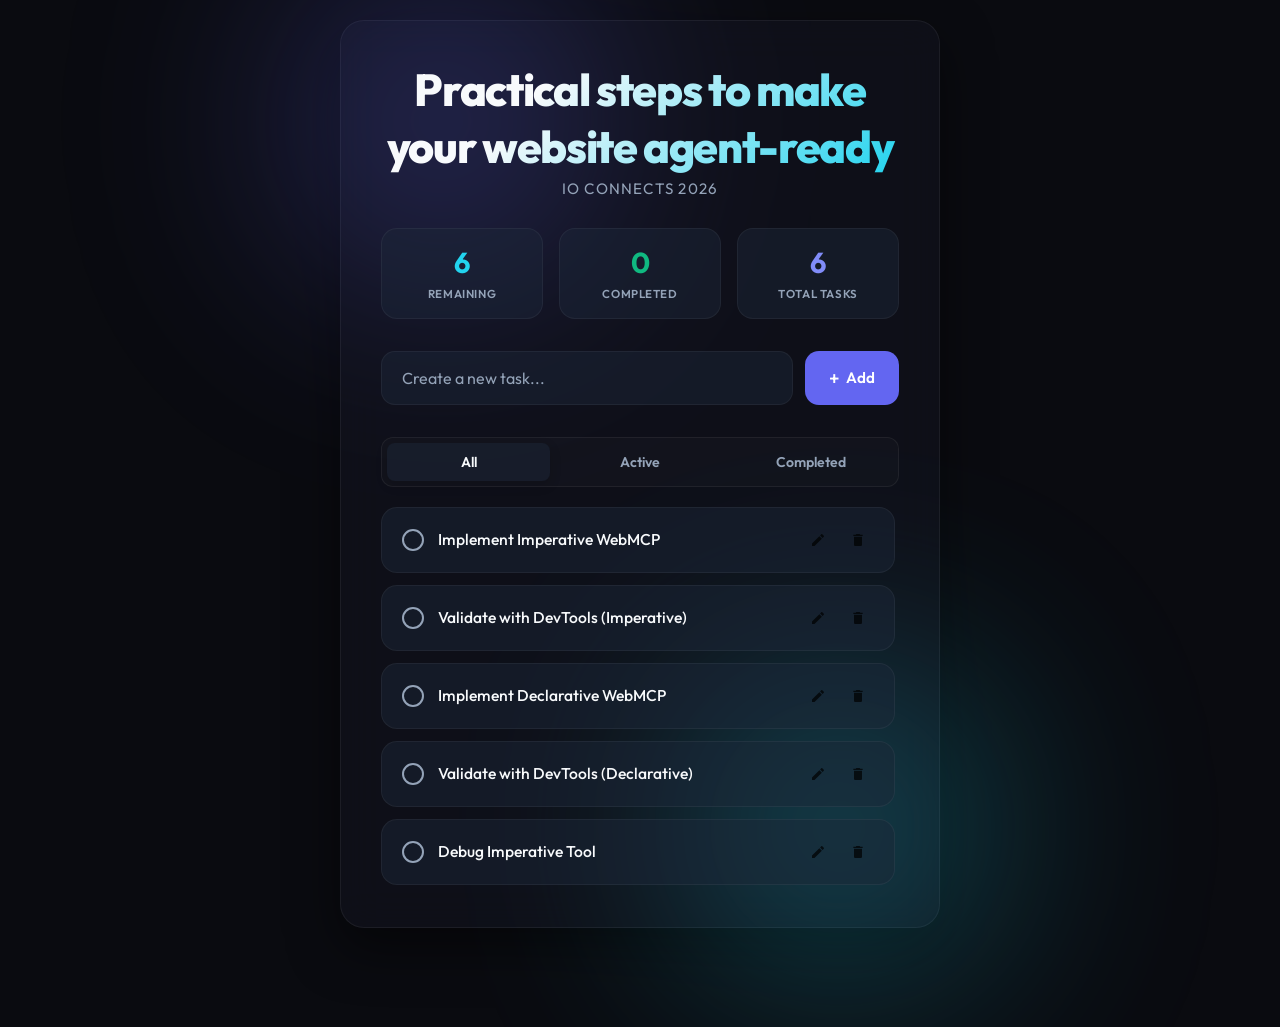
==== final/todo-list/index.html @ 30392390 "Initial commit" ====
<!doctype html>
<!--
 Copyright 2026 Google LLC
 SPDX-License-Identifier: Apache-2.0
-->

<html lang="en">
  <head>
    <meta charset="UTF-8" />
    <meta name="viewport" content="width=device-width, initial-scale=1.0" />
    <meta name="description" content="Practical steps to make your website agent-ready" />
    <title>Workshop</title>
    <link href="style.css" rel="stylesheet" />

    <!-- Preload Google Fonts (Outfit) -->
    <link rel="preconnect" href="https://fonts.googleapis.com" />
    <link rel="preconnect" href="https://fonts.gstatic.com" crossorigin />
    <link
      rel="preload"
      href="https://fonts.googleapis.com/css2?family=Outfit:wght@300;400;500;600;700;800&display=swap"
      as="style"
    />
    <link
      href="https://fonts.googleapis.com/css2?family=Outfit:wght@300;400;500;600;700;800&display=swap"
      rel="stylesheet"
    />
  </head>

  <body>
    <main class="app-container">
      <!-- Decorative Glow Effects -->
      <div class="glow-orb glow-primary"></div>
      <div class="glow-orb glow-secondary"></div>

      <!-- App Header -->
      <header class="app-header">
        <h1>Practical steps to make your website agent-ready</h1>
        <p class="subtitle">IO Connects 2026</p>
      </header>

      <!-- Stats Dashboard Section -->
      <section class="stats-dashboard" aria-label="Task Statistics">
        <div class="stat-card" id="statPendingCard">
          <span class="stat-val" id="pendingCount">0</span>
          <span class="stat-lbl">Remaining</span>
        </div>
        <div class="stat-card" id="statCompletedCard">
          <span class="stat-val" id="completedCount">0</span>
          <span class="stat-lbl">Completed</span>
        </div>
        <div class="stat-card" id="statTotalCard">
          <span class="stat-val" id="totalCount">0</span>
          <span class="stat-lbl">Total Tasks</span>
        </div>
      </section>

      <!-- Input Form Section -->
      <section class="input-section">
        <form
          id="addTodoForm"
          novalidate
        >
          <div class="input-group">
            <div class="input-wrapper">
              <input
                type="text"
                id="todoInput"
                name="text"
                placeholder="Create a new task..."
                toolparamdescription="The text content of the new task"
                required
                minlength="1"
                autocomplete="off"
              />
              <span class="error-msg" id="inputError">Task text cannot be empty.</span>
            </div>
            <button type="submit" class="btn btn-add" id="addTodoBtn">
              <span class="plus-icon">+</span> Add
            </button>
          </div>
        </form>
      </section>

      <!-- Task List Area -->
      <section class="list-section">
        <!-- Filter Navigation Tabs -->
        <nav class="filter-nav" aria-label="Task Filters">
          <button class="filter-btn active" data-filter="all" id="filterAllBtn">All</button>
          <button class="filter-btn" data-filter="active" id="filterActiveBtn">Active</button>
          <button class="filter-btn" data-filter="completed" id="filterCompletedBtn">Completed</button>
        </nav>

        <!-- Empty List View -->
        <div class="empty-state" id="emptyState">
          <div class="empty-icon">✨</div>
          <p>No tasks found. Feel free to add a new one!</p>
        </div>

        <!-- List items container -->
        <ul class="todo-list" id="todoList" aria-live="polite">
          <!-- Task list items will be dynamically inserted here by app.js -->
        </ul>
      </section>
    </main>

    <!-- Edit Modal Dialog (Dialog element) -->
    <dialog id="editDialog" class="edit-dialog">
      <div class="dialog-content">
        <h3>Edit Task</h3>
        <form id="editTodoForm" novalidate>
          <input type="hidden" id="editTodoId" />
          <div class="form-group">
            <label for="editTodoInput">Task Description</label>
            <input
              type="text"
              id="editTodoInput"
              name="editText"
              required
              minlength="1"
              autocomplete="off"
            />
            <span class="error-msg" id="editInputError">Task text cannot be empty.</span>
          </div>
          <div class="dialog-actions">
            <button type="button" class="btn btn-cancel" id="cancelEditBtn">Cancel</button>
            <button type="submit" class="btn btn-save" id="saveEditBtn">Save Changes</button>
          </div>
        </form>
      </div>
    </dialog>

    <!-- Delete Confirmation Modal Dialog -->
    <dialog id="deleteConfirmDialog" class="edit-dialog">
      <div class="dialog-content">
        <h3>Confirm Delete</h3>
        <p id="deleteConfirmMessage" style="margin-bottom: 24px; color: var(--text-muted); font-size: 0.95rem;">
          Are you sure you want to delete this task?
        </p>
        <div class="dialog-actions">
          <button type="button" class="btn btn-cancel" id="cancelDeleteBtn">Cancel</button>
          <button type="button" class="btn btn-danger" id="confirmDeleteBtn">Delete</button>
        </div>
      </div>
    </dialog>

    <!-- Main JS -->
    <script src="app.js" defer></script>
  </body>
</html>
---- final/todo-list/style.css ----
/**
 * Copyright 2026 Google LLC
 * SPDX-License-Identifier: Apache-2.0
 */

/* --- DESIGN SYSTEM & VARIABLES --- */
:root {
  --bg-base: #0a0b10;
  --bg-app: rgba(17, 18, 27, 0.75);
  --border-glass: rgba(255, 255, 255, 0.06);
  --glow-primary: rgba(99, 102, 241, 0.15);
  --glow-secondary: rgba(34, 211, 238, 0.15);
  
  /* Accents */
  --color-primary: #6366f1;       /* Indigo */
  --color-primary-light: #818cf8;
  --color-secondary: #22d3ee;     /* Cyan */
  --color-secondary-light: #67e8f9;
  --color-success: #10b981;       /* Emerald */
  --color-danger: #f43f5e;        /* Rose */
  
  /* Neutral text colors */
  --text-main: #f8fafc;
  --text-muted: #94a3b8;
  --text-dark: #1e293b;
  
  /* Card elements */
  --card-bg: rgba(30, 41, 59, 0.45);
  --card-border: rgba(255, 255, 255, 0.05);
  
  /* Transitions */
  --transition-smooth: all 0.3s cubic-bezier(0.4, 0, 0.2, 1);
}

/* --- Reset & General Page Layout --- */
* {
  box-sizing: border-box;
  margin: 0;
  padding: 0;
}

body {
  font-family: 'Outfit', system-ui, -apple-system, sans-serif;
  background-color: var(--bg-base);
  color: var(--text-main);
  min-height: 100vh;
  display: flex;
  justify-content: center;
  align-items: center;
  padding: 20px;
  overflow-x: hidden;
  position: relative;
}

/* --- Ambient Background Glow Orbs --- */
.glow-orb {
  position: absolute;
  width: 400px;
  height: 400px;
  border-radius: 50%;
  pointer-events: none;
  filter: blur(120px);
  z-index: -1;
  opacity: 0.6;
}

.glow-primary {
  background: radial-gradient(circle, var(--color-primary) 0%, transparent 70%);
  top: -100px;
  left: -100px;
}

.glow-secondary {
  background: radial-gradient(circle, var(--color-secondary) 0%, transparent 70%);
  bottom: -100px;
  right: -100px;
}

/* --- Main App Shell / Container --- */
.app-container {
  background-color: var(--bg-app);
  backdrop-filter: blur(20px);
  -webkit-backdrop-filter: blur(20px);
  border: 1px solid var(--border-glass);
  border-radius: 24px;
  padding: 40px;
  width: 100%;
  max-width: 600px;
  box-shadow: 0 20px 50px rgba(0, 0, 0, 0.5);
  position: relative;
  z-index: 10;
}

/* --- Header Section --- */
.app-header {
  text-align: center;
  margin-bottom: 30px;
}

.app-header h1 {
  font-size: 2.8rem;
  font-weight: 800;
  letter-spacing: -0.03em;
  background: linear-gradient(135deg, var(--text-main) 30%, var(--color-secondary) 100%);
  -webkit-background-clip: text;
  -webkit-text-fill-color: transparent;
  margin-bottom: 4px;
}

.subtitle {
  font-size: 0.95rem;
  color: var(--text-muted);
  font-weight: 400;
  letter-spacing: 0.08em;
  text-transform: uppercase;
}

/* --- Dashboard Statistics Card Container --- */
.stats-dashboard {
  display: grid;
  grid-template-columns: repeat(3, 1fr);
  gap: 16px;
  margin-bottom: 32px;
}

.stat-card {
  background-color: var(--card-bg);
  border: 1px solid var(--card-border);
  border-radius: 16px;
  padding: 16px;
  text-align: center;
  transition: var(--transition-smooth);
}

.stat-card:hover {
  transform: translateY(-3px);
  border-color: rgba(255, 255, 255, 0.1);
  box-shadow: 0 8px 20px rgba(0, 0, 0, 0.2);
}

.stat-val {
  display: block;
  font-size: 1.8rem;
  font-weight: 700;
  color: var(--text-main);
  line-height: 1.2;
  margin-bottom: 2px;
}

#statPendingCard .stat-val {
  color: var(--color-secondary);
}

#statCompletedCard .stat-val {
  color: var(--color-success);
}

#statTotalCard .stat-val {
  color: var(--color-primary-light);
}

.stat-lbl {
  font-size: 0.72rem;
  font-weight: 600;
  text-transform: uppercase;
  letter-spacing: 0.05em;
  color: var(--text-muted);
}

/* --- Input Form Section --- */
.input-section {
  margin-bottom: 32px;
}

.input-group {
  display: flex;
  gap: 12px;
  width: 100%;
}

.input-wrapper {
  position: relative;
  flex: 1;
  display: flex;
  flex-direction: column;
}

#todoInput {
  width: 100%;
  background-color: var(--card-bg);
  border: 1px solid var(--card-border);
  border-radius: 14px;
  padding: 16px 20px;
  font-family: inherit;
  font-size: 1rem;
  color: var(--text-main);
  transition: var(--transition-smooth);
  outline: none;
}

#todoInput::placeholder {
  color: var(--text-muted);
}

#todoInput:focus {
  border-color: var(--color-primary);
  background-color: rgba(30, 41, 59, 0.6);
  box-shadow: 0 0 15px rgba(99, 102, 241, 0.25);
}

/* Input Validation Styling */
#todoInput.invalid {
  border-color: var(--color-danger);
  background-color: rgba(244, 63, 94, 0.05);
}

.error-msg {
  color: var(--color-danger);
  font-size: 0.78rem;
  margin-top: 6px;
  padding-left: 4px;
  display: none;
  font-weight: 500;
}

/* --- Button Core Design --- */
.btn {
  font-family: inherit;
  font-size: 0.95rem;
  font-weight: 600;
  border-radius: 14px;
  border: none;
  cursor: pointer;
  transition: var(--transition-smooth);
  display: flex;
  align-items: center;
  justify-content: center;
  gap: 6px;
  outline: none;
}

.btn-add {
  background-color: var(--color-primary);
  color: #fff;
  padding: 0 24px;
}

.btn-add:hover {
  background-color: var(--color-primary-light);
  box-shadow: 0 0 20px rgba(99, 102, 241, 0.45);
  transform: translateY(-1px);
}

.plus-icon {
  font-size: 1.2rem;
  font-weight: 500;
}

/* --- Filters Navigation Tabs --- */
.filter-nav {
  display: flex;
  gap: 8px;
  margin-bottom: 20px;
  background-color: rgba(255, 255, 255, 0.02);
  padding: 5px;
  border-radius: 12px;
  border: 1px solid var(--border-glass);
}

.filter-btn {
  flex: 1;
  background: none;
  border: none;
  color: var(--text-muted);
  padding: 10px 16px;
  font-family: inherit;
  font-size: 0.88rem;
  font-weight: 600;
  border-radius: 8px;
  cursor: pointer;
  transition: var(--transition-smooth);
  text-align: center;
}

.filter-btn:hover {
  color: var(--text-main);
  background-color: rgba(255, 255, 255, 0.04);
}

.filter-btn.active {
  color: var(--text-main);
  background-color: var(--card-bg);
  box-shadow: 0 4px 12px rgba(0, 0, 0, 0.15);
}

/* --- List Section Empty State --- */
.empty-state {
  text-align: center;
  padding: 40px 20px;
  color: var(--text-muted);
  display: flex;
  flex-direction: column;
  align-items: center;
  gap: 12px;
}

.empty-icon {
  font-size: 2.5rem;
}

.empty-state p {
  font-size: 0.95rem;
  font-weight: 400;
}

/* --- Dynamic Tasks List --- */
.todo-list {
  list-style: none;
  display: flex;
  flex-direction: column;
  gap: 12px;
  max-height: 380px;
  overflow-y: auto;
  padding-right: 4px;
}

/* Custom scrollbar for task list */
.todo-list::-webkit-scrollbar {
  width: 6px;
}

.todo-list::-webkit-scrollbar-track {
  background: transparent;
}

.todo-list::-webkit-scrollbar-thumb {
  background: rgba(255, 255, 255, 0.1);
  border-radius: 3px;
}

.todo-list::-webkit-scrollbar-thumb:hover {
  background: rgba(255, 255, 255, 0.2);
}

/* List Item Card Style */
.todo-item {
  background-color: var(--card-bg);
  border: 1px solid var(--card-border);
  border-radius: 16px;
  padding: 16px 20px;
  display: flex;
  align-items: center;
  justify-content: space-between;
  gap: 16px;
  transition: var(--transition-smooth);
  animation: slideIn 0.3s ease-out;
}

.todo-item:hover {
  border-color: rgba(255, 255, 255, 0.08);
  transform: translateY(-2px);
  background-color: rgba(30, 41, 59, 0.55);
  box-shadow: 0 6px 15px rgba(0, 0, 0, 0.15);
}

.todo-item-left {
  display: flex;
  align-items: center;
  gap: 14px;
  flex: 1;
  cursor: pointer;
}

/* Custom Round Checkbox */
.custom-checkbox {
  width: 22px;
  height: 22px;
  border: 2px solid var(--text-muted);
  border-radius: 50%;
  display: flex;
  align-items: center;
  justify-content: center;
  transition: var(--transition-smooth);
  flex-shrink: 0;
  position: relative;
}

.custom-checkbox::after {
  content: '✓';
  font-size: 11px;
  font-weight: 800;
  color: var(--bg-base);
  opacity: 0;
  transform: scale(0.5);
  transition: var(--transition-smooth);
}

.todo-item.completed .custom-checkbox {
  background-color: var(--color-success);
  border-color: var(--color-success);
}

.todo-item.completed .custom-checkbox::after {
  opacity: 1;
  transform: scale(1);
}

/* Text Label Style */
.todo-text {
  font-size: 0.98rem;
  font-weight: 500;
  color: var(--text-main);
  line-height: 1.4;
  transition: var(--transition-smooth);
  word-break: break-word;
}

.todo-item.completed .todo-text {
  color: var(--text-muted);
  text-decoration: line-through;
  font-weight: 400;
}

/* Task Action Buttons */
.todo-item-actions {
  display: flex;
  gap: 8px;
}

.icon-btn {
  background: none;
  border: none;
  cursor: pointer;
  width: 32px;
  height: 32px;
  border-radius: 10px;
  display: flex;
  align-items: center;
  justify-content: center;
  transition: var(--transition-smooth);
  opacity: 0.7;
  outline: none;
}

.icon-btn:hover {
  opacity: 1;
  background-color: rgba(255, 255, 255, 0.05);
}

/* Specific Edit and Delete Styles */
.btn-edit:hover {
  color: var(--color-secondary);
  background-color: rgba(34, 211, 238, 0.1);
}

.btn-delete:hover {
  color: var(--color-danger);
  background-color: rgba(244, 63, 94, 0.1);
}

/* SVG Icon Graphics */
.icon-btn svg {
  width: 16px;
  height: 16px;
  fill: currentColor;
}

/* --- Edit Dialog Modal Styles --- */
.edit-dialog {
  border: 1px solid var(--border-glass);
  background-color: rgba(15, 17, 26, 0.95);
  backdrop-filter: blur(25px);
  -webkit-backdrop-filter: blur(25px);
  border-radius: 24px;
  padding: 32px;
  width: 90%;
  max-width: 450px;
  box-shadow: 0 25px 50px rgba(0, 0, 0, 0.6);
  position: fixed;
  top: 50%;
  left: 50%;
  transform: translate(-50%, -50%) scale(0.95);
  opacity: 0;
  transition: opacity 0.3s ease, transform 0.3s cubic-bezier(0.34, 1.56, 0.64, 1);
  color: var(--text-main);
}

.edit-dialog[open] {
  opacity: 1;
  transform: translate(-50%, -50%) scale(1);
}

.edit-dialog::backdrop {
  background-color: rgba(0, 0, 0, 0.75);
  backdrop-filter: blur(4px);
}

.dialog-content h3 {
  font-size: 1.5rem;
  font-weight: 700;
  margin-bottom: 20px;
  background: linear-gradient(135deg, var(--text-main) 30%, var(--color-primary-light) 100%);
  -webkit-background-clip: text;
  -webkit-text-fill-color: transparent;
}

.form-group {
  display: flex;
  flex-direction: column;
  gap: 8px;
  margin-bottom: 24px;
}

.form-group label {
  font-size: 0.8rem;
  font-weight: 600;
  text-transform: uppercase;
  letter-spacing: 0.05em;
  color: var(--text-muted);
}

#editTodoInput {
  width: 100%;
  background-color: var(--card-bg);
  border: 1px solid var(--card-border);
  border-radius: 12px;
  padding: 14px 16px;
  font-family: inherit;
  font-size: 1rem;
  color: var(--text-main);
  transition: var(--transition-smooth);
  outline: none;
}

#editTodoInput:focus {
  border-color: var(--color-primary);
}

#editTodoInput.invalid {
  border-color: var(--color-danger);
  background-color: rgba(244, 63, 94, 0.05);
}

.dialog-actions {
  display: flex;
  justify-content: flex-end;
  gap: 12px;
}

.btn-cancel {
  background-color: rgba(255, 255, 255, 0.04);
  border: 1px solid var(--card-border);
  color: var(--text-main);
  padding: 12px 20px;
}

.btn-cancel:hover {
  background-color: rgba(255, 255, 255, 0.08);
}

.btn-save {
  background-color: var(--color-success);
  color: #fff;
  padding: 12px 20px;
}

.btn-save:hover {
  background-color: #059669;
  box-shadow: 0 0 15px rgba(16, 185, 129, 0.4);
}

.btn-danger {
  background-color: var(--color-danger);
  color: #fff;
  padding: 12px 20px;
}

.btn-danger:hover {
  background-color: #e11d48;
  box-shadow: 0 0 15px rgba(244, 63, 94, 0.4);
}

/* --- Keyframe Animations --- */
@keyframes slideIn {
  from {
    opacity: 0;
    transform: translateY(10px);
  }
  to {
    opacity: 1;
    transform: translateY(0);
  }
}

@keyframes fadeOut {
  from {
    opacity: 1;
    transform: scale(1);
  }
  to {
    opacity: 0;
    transform: scale(0.95);
  }
}

/* --- WEBMCP AGENT ACTIVE STATES & STYLING --- */

/* 1. Active Form: Outline & Neon Cyan Pulse Glow */
*:tool-form-active {
  outline: none !important;
  border-color: var(--color-secondary) !important;
  box-shadow: 
    0 0 0 2px rgba(34, 211, 238, 0.1),
    0 0 20px rgba(34, 211, 238, 0.3) !important;
}

/* Shimmer Glow Animation for WebMCP Active buttons */
@keyframes mcp-cyan-shimmer {
  0% {
    background-position: 0% 50%;
  }
  100% {
    background-position: 200% 50%;
  }
}

@keyframes mcp-float-badge {
  0%, 100% {
    transform: translateX(-50%) translateY(0);
  }
  50% {
    transform: translateX(-50%) translateY(-4px);
  }
}

/* 2. Submit Active: Special Neon Accent Flashing when waiting for confirmation */
*:tool-submit-active {
  color: var(--bg-base) !important;
  font-weight: 700 !important;
  position: relative !important;
  border: none !important;
  cursor: pointer;

  /* Vibrant Neon Shimmer Gradient */
  background: linear-gradient(110deg, var(--color-secondary) 30%, #e0f7fa 50%, var(--color-secondary) 70%) !important;
  background-size: 200% 100% !important;
  animation: mcp-cyan-shimmer 2s infinite linear !important;
  
  /* Glowing shadow ring */
  box-shadow:
    0 0 0 3px var(--bg-app),
    0 0 0 5px var(--color-secondary),
    0 0 20px rgba(34, 211, 238, 0.6);
}

/* Floating Review & Confirm Badge above active element */
*:tool-submit-active::after {
  content: '⚡ AI Action Pending... Click to Confirm';
  position: absolute;
  bottom: 130%;
  left: 50%;
  
  /* Badge styles */
  background-color: rgba(15, 17, 26, 0.95);
  color: var(--color-secondary-light);
  padding: 6px 14px;
  border-radius: 8px;
  font-family: inherit;
  font-size: 0.75rem;
  font-weight: 600;
  letter-spacing: 0.02em;
  white-space: nowrap;
  pointer-events: none;
  
  border: 1px solid rgba(34, 211, 238, 0.3);
  box-shadow: 0 6px 20px rgba(0, 0, 0, 0.4);
  
  animation: mcp-float-badge 2s infinite ease-in-out;
}

/* Small arrow triangle underneath badge */
*:tool-submit-active::before {
  content: '';
  position: absolute;
  bottom: 105%;
  left: 50%;
  margin-left: -6px;
  
  border-width: 6px;
  border-style: solid;
  border-color: rgba(15, 17, 26, 0.95) transparent transparent transparent;
  
  animation: mcp-float-badge 2s infinite ease-in-out;
}
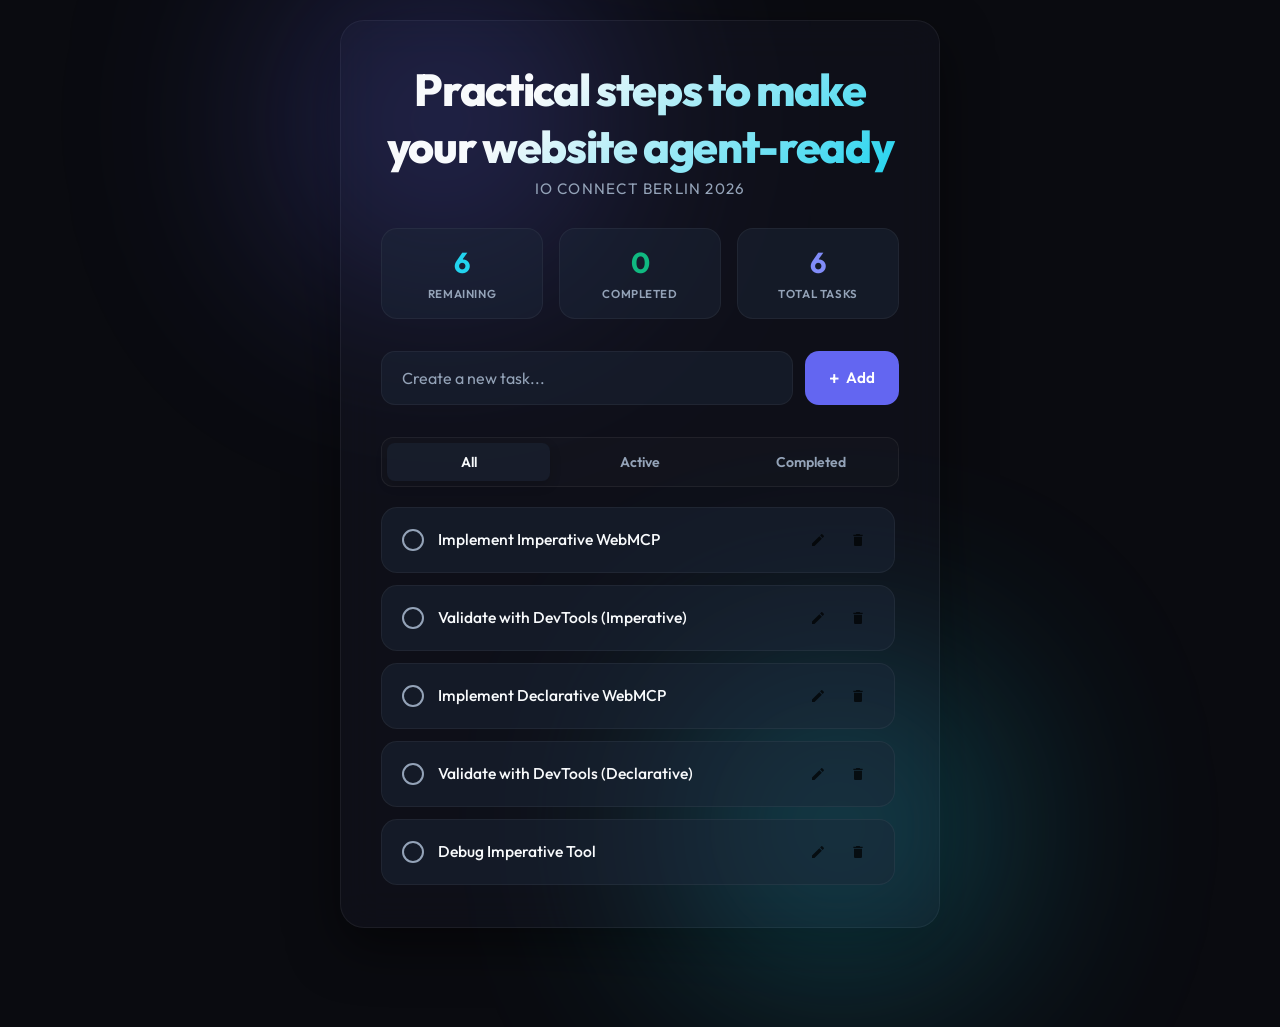
==== commit 7abc92e6: "Initial commit" ====
--- a/final/todo-list/index.html
+++ b/final/todo-list/index.html
@@ -35,7 +35,7 @@
       <!-- App Header -->
       <header class="app-header">
         <h1>Practical steps to make your website agent-ready</h1>
-        <p class="subtitle">IO Connects 2026</p>
+        <p class="subtitle">IO Connect Berlin 2026</p>
       </header>
 
       <!-- Stats Dashboard Section -->
